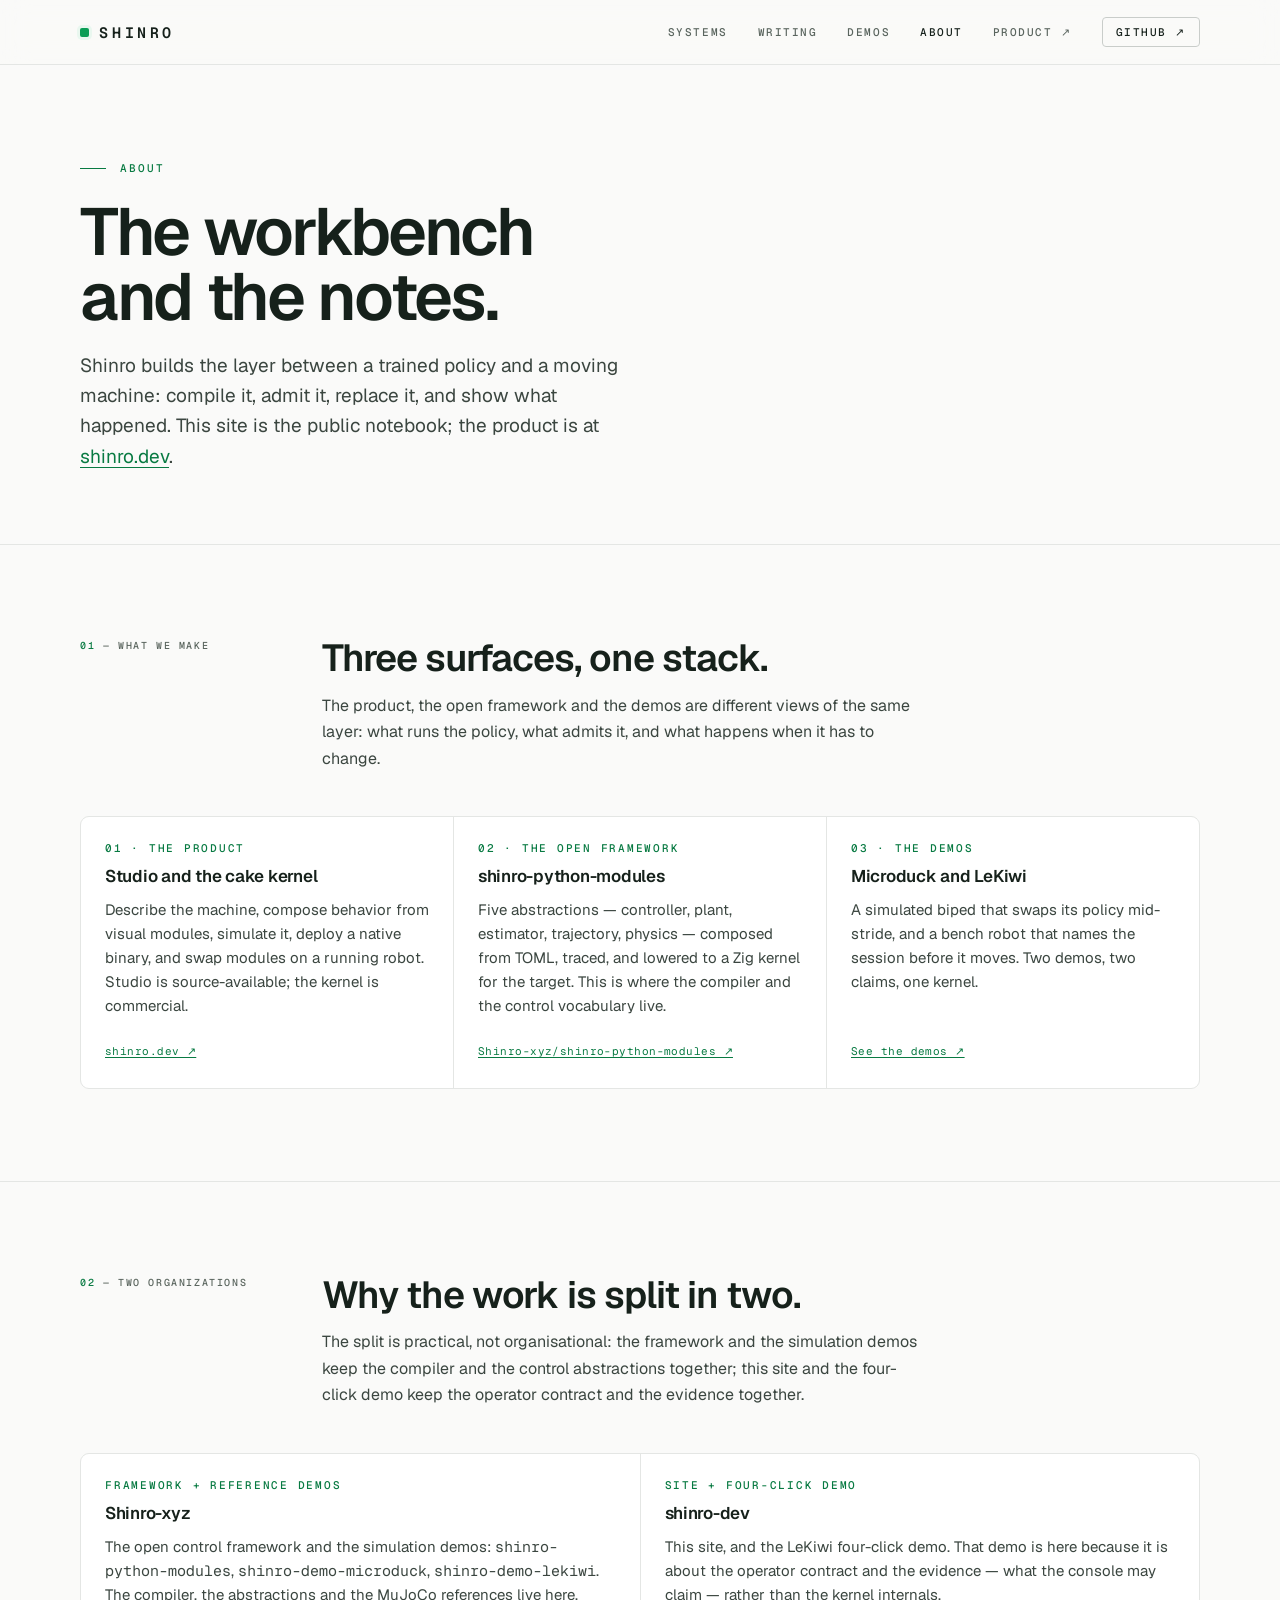
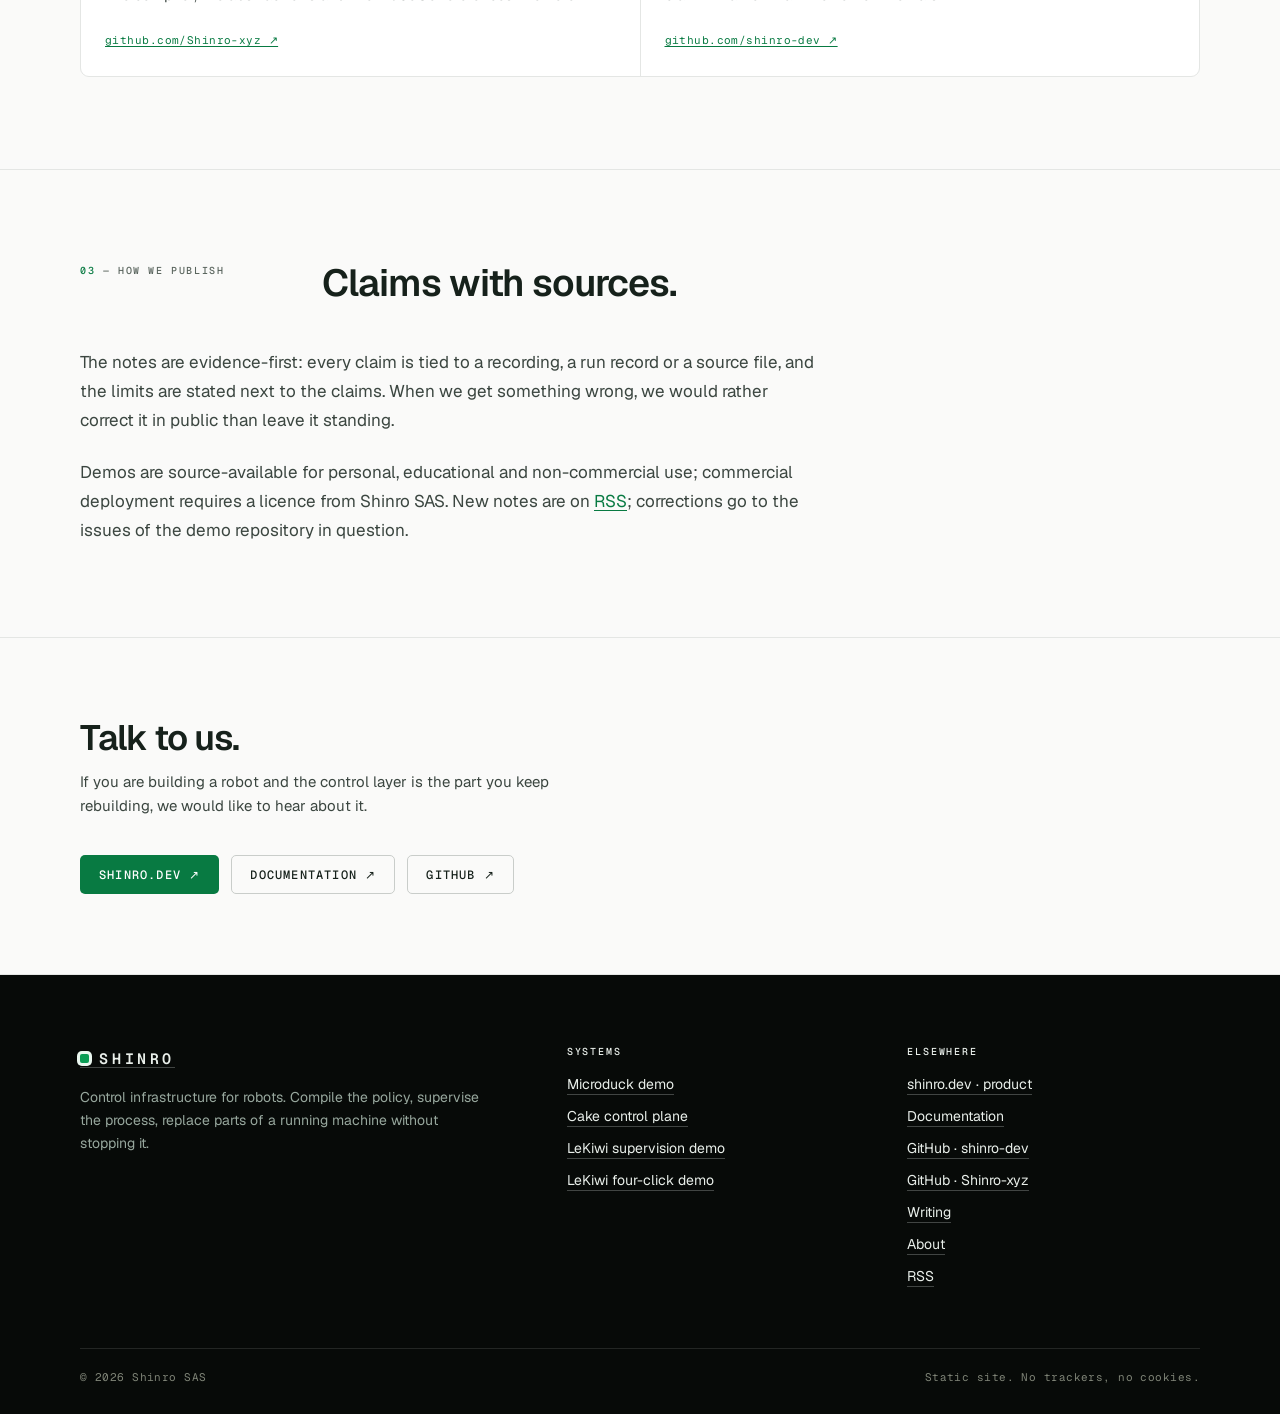
==== about/index.html @ f558ac4d "Add the four-click note, a directory home, and an About page - writing/name-it-then-move-it: the LeK" ====
<!DOCTYPE html>
<html lang="en">
<head>
<meta charset="utf-8">
<meta name="viewport" content="width=device-width, initial-scale=1">
<title>About — Shinro</title>
<meta name="description" content="Who builds Shinro, what the product and the open framework are, why there are two GitHub organizations, and how the demos relate.">
<link rel="canonical" href="https://shinro-dev.github.io/about/">
<link rel="alternate" type="application/rss+xml" title="Shinro — Writing" href="/feed.xml">
<meta name="author" content="Shinro">
<meta property="og:type" content="website">
<meta property="og:site_name" content="Shinro">
<meta property="og:title" content="About — Shinro">
<meta property="og:description" content="The workbench and the notes: the product, the open framework, and the demos, and why they live in two organizations.">
<meta property="og:url" content="https://shinro-dev.github.io/about/">
<meta property="og:image" content="https://shinro-dev.github.io/assets/img/name-it-then-move-it/figure-01.jpg">
<meta name="twitter:card" content="summary_large_image">
<link rel="icon" href="/assets/favicon.svg" type="image/svg+xml">
<meta name="theme-color" content="#fafaf9" media="(prefers-color-scheme: light)">
<meta name="theme-color" content="#070a08" media="(prefers-color-scheme: dark)">
<link rel="preload" href="/assets/fonts/geist-latin.woff2" as="font" type="font/woff2" crossorigin>
<link rel="stylesheet" href="/assets/css/site.css">
<script type="application/ld+json">
{
  "@context": "https://schema.org",
  "@type": "AboutPage",
  "name": "About Shinro",
  "url": "https://shinro-dev.github.io/about/",
  "mainEntity": {
    "@type": "Organization",
    "name": "Shinro",
    "url": "https://shinro.dev",
    "sameAs": [
      "https://github.com/Shinro-xyz",
      "https://github.com/shinro-dev",
      "https://docs.shinro.dev"
    ]
  }
}
</script>
</head>
<body>
<a class="skip" href="#main">Skip to content</a>

<header class="site-header">
  <div class="wrap">
    <a class="brand" href="/">Shinro</a>
    <nav class="site-nav" aria-label="Primary">
      <a href="/#stack" class="hide-sm">Systems</a>
      <a href="/writing/">Writing</a>
      <a href="/#demos" class="hide-sm">Demos</a>
      <a href="/about/" class="hide-sm" aria-current="page">About</a>
      <a href="https://shinro.dev">Product ↗</a>
      <a class="nav-cta" href="https://github.com/Shinro-xyz">GitHub ↗</a>
    </nav>
  </div>
</header>

<main id="main">

  <section class="hero">
    <div class="wrap">
      <p class="eyebrow">About</p>
      <h1>The workbench<br>and the notes.</h1>
      <p class="lead">
        Shinro builds the layer between a trained policy and a moving machine:
        compile it, admit it, replace it, and show what happened. This site is the
        public notebook; the product is at <a href="https://shinro.dev">shinro.dev</a>.
      </p>
    </div>
  </section>

  <section class="section" id="what">
    <div class="wrap">
      <div class="sec-head">
        <p class="sec-label"><em>01</em> — What we make</p>
        <div>
          <h2 class="sec-title">Three surfaces, one stack.</h2>
          <p class="sec-intro">
            The product, the open framework and the demos are different views of the
            same layer: what runs the policy, what admits it, and what happens when
            it has to change.
          </p>
        </div>
      </div>

      <div class="cards">
        <article class="card">
          <span class="idx">01 · THE PRODUCT</span>
          <h3>Studio and the cake kernel</h3>
          <p>
            Describe the machine, compose behavior from visual modules, simulate it,
            deploy a native binary, and swap modules on a running robot. Studio is
            source-available; the kernel is commercial.
          </p>
          <span class="tag"><a href="https://shinro.dev">shinro.dev ↗</a></span>
        </article>

        <article class="card">
          <span class="idx">02 · THE OPEN FRAMEWORK</span>
          <h3>shinro-python-modules</h3>
          <p>
            Five abstractions — controller, plant, estimator, trajectory, physics —
            composed from TOML, traced, and lowered to a Zig kernel for the target.
            This is where the compiler and the control vocabulary live.
          </p>
          <span class="tag"><a href="https://github.com/Shinro-xyz/shinro-python-modules">Shinro-xyz/shinro-python-modules ↗</a></span>
        </article>

        <article class="card">
          <span class="idx">03 · THE DEMOS</span>
          <h3>Microduck and LeKiwi</h3>
          <p>
            A simulated biped that swaps its policy mid-stride, and a bench robot
            that names the session before it moves. Two demos, two claims, one
            kernel.
          </p>
          <span class="tag"><a href="/#demos">See the demos ↗</a></span>
        </article>
      </div>
    </div>
  </section>

  <section class="section" id="orgs">
    <div class="wrap">
      <div class="sec-head">
        <p class="sec-label"><em>02</em> — Two organizations</p>
        <div>
          <h2 class="sec-title">Why the work is split in two.</h2>
          <p class="sec-intro">
            The split is practical, not organisational: the framework and the
            simulation demos keep the compiler and the control abstractions
            together; this site and the four-click demo keep the operator contract
            and the evidence together.
          </p>
        </div>
      </div>

      <div class="cards two">
        <article class="card">
          <span class="idx">FRAMEWORK + REFERENCE DEMOS</span>
          <h3>Shinro-xyz</h3>
          <p>
            The open control framework and the simulation demos:
            <code>shinro-python-modules</code>, <code>shinro-demo-microduck</code>,
            <code>shinro-demo-lekiwi</code>. The compiler, the abstractions and the
            MuJoCo references live here.
          </p>
          <span class="tag"><a href="https://github.com/Shinro-xyz">github.com/Shinro-xyz ↗</a></span>
        </article>

        <article class="card">
          <span class="idx">SITE + FOUR-CLICK DEMO</span>
          <h3>shinro-dev</h3>
          <p>
            This site, and the LeKiwi four-click demo. That demo is here because it
            is about the operator contract and the evidence — what the console may
            claim — rather than the kernel internals.
          </p>
          <span class="tag"><a href="https://github.com/shinro-dev">github.com/shinro-dev ↗</a></span>
        </article>
      </div>
    </div>
  </section>

  <section class="section" id="publish">
    <div class="wrap">
      <div class="sec-head">
        <p class="sec-label"><em>03</em> — How we publish</p>
        <div>
          <h2 class="sec-title">Claims with sources.</h2>
        </div>
      </div>

      <div class="prose" style="max-width: 46rem;">
        <p>
          The notes are evidence-first: every claim is tied to a recording, a run
          record or a source file, and the limits are stated next to the claims.
          When we get something wrong, we would rather correct it in public than
          leave it standing.
        </p>
        <p>
          Demos are source-available for personal, educational and non-commercial
          use; commercial deployment requires a licence from Shinro SAS. New notes
          are on <a href="/feed.xml">RSS</a>; corrections go to the issues of the
          demo repository in question.
        </p>
      </div>
    </div>
  </section>

  <section class="cta">
    <div class="wrap">
      <div class="cta-head">
        <h2>Talk to us.</h2>
        <p>
          If you are building a robot and the control layer is the part you keep
          rebuilding, we would like to hear about it.
        </p>
      </div>
      <div class="actions">
        <a class="btn btn-primary" href="https://shinro.dev">shinro.dev ↗</a>
        <a class="btn btn-ghost" href="https://docs.shinro.dev">Documentation ↗</a>
        <a class="btn btn-ghost" href="https://github.com/shinro-dev">GitHub ↗</a>
      </div>
    </div>
  </section>

</main>

<footer class="site-footer">
  <div class="wrap">
    <div class="footer-grid">
      <div class="footer-brand">
        <a class="brand" href="/">Shinro</a>
        <p>
          Control infrastructure for robots. Compile the policy, supervise the
          process, replace parts of a running machine without stopping it.
        </p>
      </div>
      <div class="footer-col">
        <h2>Systems</h2>
        <ul>
          <li><a href="https://github.com/Shinro-xyz/shinro-demo-microduck">Microduck demo</a></li>
          <li><a href="https://github.com/Shinro-xyz/shinro-demo-microduck/blob/main/docs/cake-control-plane.md">Cake control plane</a></li>
          <li><a href="https://github.com/shinro-dev/kiwi-cake-demo">LeKiwi supervision demo</a></li>
          <li><a href="https://github.com/shinro-dev/kiwi-cake-demo/tree/publish/vla-four-click-demo-20261013">LeKiwi four-click demo</a></li>
        </ul>
      </div>
      <div class="footer-col">
        <h2>Elsewhere</h2>
        <ul>
          <li><a href="https://shinro.dev">shinro.dev · product</a></li>
          <li><a href="https://docs.shinro.dev">Documentation</a></li>
          <li><a href="https://github.com/shinro-dev">GitHub · shinro-dev</a></li>
          <li><a href="https://github.com/Shinro-xyz">GitHub · Shinro-xyz</a></li>
          <li><a href="/writing/">Writing</a></li>
          <li><a href="/about/">About</a></li>
          <li><a href="/feed.xml">RSS</a></li>
        </ul>
      </div>
    </div>
    <div class="footer-fine">
      <span>© 2026 Shinro SAS</span>
      <span>Static site. No trackers, no cookies.</span>
    </div>
  </div>
</footer>

<script src="/assets/js/site.js" defer></script>
</body>
</html>
---- assets/css/site.css ----
/* =========================================================================
   Shinro — site stylesheet
   Single file, no build step, no webfonts, no trackers.
   ========================================================================= */

/* ---------- fonts ------------------------------------------------------- */
/* Geist / Geist Mono, SIL OFL 1.1 (vercel/geist-font), latin subset. */
@font-face {
  font-family: "Geist";
  font-style: normal;
  font-weight: 400 600;
  font-display: swap;
  src: url("/assets/fonts/geist-latin.woff2") format("woff2");
  unicode-range: U+0000-00FF, U+0131, U+0152-0153, U+02BB-02BC, U+02C6, U+02DA,
    U+02DC, U+0304, U+0308, U+0329, U+2000-206F, U+20AC, U+2122, U+2191, U+2193,
    U+2212, U+2215, U+FEFF, U+FFFD;
}

@font-face {
  font-family: "Geist Mono";
  font-style: normal;
  font-weight: 400 600;
  font-display: swap;
  src: url("/assets/fonts/geist-mono-latin.woff2") format("woff2");
  unicode-range: U+0000-00FF, U+0131, U+0152-0153, U+02BB-02BC, U+02C6, U+02DA,
    U+02DC, U+0304, U+0308, U+0329, U+2000-206F, U+20AC, U+2122, U+2191, U+2193,
    U+2212, U+2215, U+FEFF, U+FFFD;
}

/* ---------- tokens ------------------------------------------------------ */
:root {
  --bg: #fafaf9;
  --surface: #ffffff;
  --ink: #16211b;
  --body: #3b4640;
  --muted: #5a655e;
  --faint: #929b95;
  --line: #e4e6e4;
  --line-strong: #c9cdca;
  --accent: #087a42;
  --accent-bright: #0a9d55;
  --accent-hover: #06602f;
  --accent-soft: #e9f7ef;
  --on-accent: #ffffff;
  --ink-bg: #070a08;
  --ink-fg: #e9efea;
  --ink-muted: #97a79d;
  --radius: 7px;
  --wrap: 1120px;
  --sans: "Geist", -apple-system, BlinkMacSystemFont, "Segoe UI", Roboto,
    "Helvetica Neue", Arial, sans-serif;
  --display: "Geist", -apple-system, BlinkMacSystemFont, "Segoe UI", Roboto,
    "Helvetica Neue", Arial, sans-serif;
  --mono: "Geist Mono", ui-monospace, "SF Mono", Menlo, Consolas, monospace;
  --shadow: 0 1px 2px rgba(16, 24, 20, 0.05), 0 18px 40px -20px rgba(16, 24, 20, 0.28);
}

@media (prefers-color-scheme: dark) {
  :root {
    --bg: #070a08;
    --surface: #0d1311;
    --ink: #e9efea;
    --body: #b7c2ba;
    --muted: #8b9a90;
    --faint: #6e7d73;
    --line: #1e2a24;
    --line-strong: #2c3b33;
    --accent: #2be07a;
    --accent-bright: #57f79b;
    --accent-hover: #57f79b;
    --accent-soft: #0e2a1c;
    --on-accent: #052012;
    --ink-bg: #050806;
    --ink-fg: #e9efea;
    --ink-muted: #97a79d;
    --shadow: 0 1px 2px rgba(0, 0, 0, 0.5), 0 18px 44px -18px rgba(0, 0, 0, 0.8);
  }
}

/* ---------- base -------------------------------------------------------- */
*,
*::before,
*::after {
  box-sizing: border-box;
}

html {
  -webkit-text-size-adjust: 100%;
  scroll-behavior: smooth;
}

@media (prefers-reduced-motion: reduce) {
  html {
    scroll-behavior: auto;
  }
  *,
  *::before,
  *::after {
    animation-duration: 0.001ms !important;
    transition-duration: 0.001ms !important;
  }
}

body {
  margin: 0;
  background: var(--bg);
  color: var(--body);
  font: 400 1rem/1.65 var(--sans);
  font-feature-settings: "kern", "liga", "calt";
  -webkit-font-smoothing: antialiased;
  -moz-osx-font-smoothing: grayscale;
  text-rendering: optimizeLegibility;
}

img,
svg,
video {
  max-width: 100%;
}

a {
  color: var(--accent);
  text-decoration-thickness: 1px;
  text-underline-offset: 0.2em;
}

a:hover {
  color: var(--ink);
}

:focus-visible {
  outline: 2px solid var(--accent-bright);
  outline-offset: 3px;
  border-radius: 2px;
}

::selection {
  background: var(--accent);
  color: var(--on-accent);
}

h1,
h2,
h3,
h4 {
  margin: 0;
  color: var(--ink);
  font-weight: 600;
  letter-spacing: -0.025em;
  text-wrap: balance;
}

h1,
h2 {
  font-family: var(--display);
  letter-spacing: -0.028em;
}

p {
  margin: 0;
}

code,
kbd,
pre,
samp {
  font-family: var(--mono);
}

.wrap {
  width: min(var(--wrap), 100% - 2 * clamp(20px, 5vw, 48px));
  margin-inline: auto;
}

.skip {
  position: absolute;
  left: -9999px;
  top: 0;
  z-index: 100;
  padding: 12px 16px;
  background: var(--ink);
  color: var(--ink-fg);
  border-radius: 0 0 6px 0;
  font: 500 0.75rem/1 var(--mono);
  letter-spacing: 0.08em;
  text-transform: uppercase;
}

.skip:focus {
  left: 0;
}

/* ---------- header ------------------------------------------------------ */
.site-header {
  position: sticky;
  top: 0;
  z-index: 50;
  border-bottom: 1px solid var(--line);
  background: color-mix(in srgb, var(--bg) 86%, transparent);
  backdrop-filter: blur(14px) saturate(140%);
  -webkit-backdrop-filter: blur(14px) saturate(140%);
}

.site-header .wrap {
  display: flex;
  align-items: center;
  justify-content: space-between;
  gap: 24px;
  height: 64px;
}

.brand {
  display: inline-flex;
  align-items: center;
  gap: 0.65rem;
  color: var(--ink);
  text-decoration: none;
  font: 600 0.9375rem/1 var(--mono);
  letter-spacing: 0.24em;
  text-transform: uppercase;
}

.brand::before {
  content: "";
  width: 9px;
  height: 9px;
  border-radius: 2px;
  background: var(--accent-bright);
  box-shadow: 0 0 0 3px var(--accent-soft);
}

.brand:hover {
  color: var(--ink);
}

.site-nav {
  display: flex;
  align-items: center;
  gap: clamp(16px, 3vw, 30px);
}

.site-nav a {
  white-space: nowrap;
  color: var(--muted);
  text-decoration: none;
  font: 500 0.6875rem/1 var(--mono);
  letter-spacing: 0.14em;
  text-transform: uppercase;
  transition: color 0.15s ease;
}

.site-nav a:hover,
.site-nav a[aria-current="page"] {
  color: var(--ink);
}

.site-nav .nav-cta {
  color: var(--ink);
  border: 1px solid var(--line-strong);
  border-radius: 4px;
  padding: 9px 13px 8px;
  transition: background 0.15s ease, border-color 0.15s ease;
}

.site-nav .nav-cta:hover {
  background: var(--surface);
  border-color: var(--ink);
}

.site-nav .hide-sm {
  display: none;
}

@media (min-width: 720px) {
  .site-nav .hide-sm {
    display: inline;
  }
}

/* ---------- hero -------------------------------------------------------- */
.hero {
  padding: clamp(48px, 8vw, 96px) 0 clamp(40px, 6vw, 72px);
}

.hero-grid {
  display: grid;
  gap: clamp(32px, 5vw, 64px);
  align-items: center;
}

@media (min-width: 960px) {
  .hero-grid {
    grid-template-columns: 1.02fr 0.98fr;
  }
}

.eyebrow {
  display: flex;
  align-items: center;
  gap: 0.85rem;
  margin: 0 0 1.4rem;
  color: var(--accent);
  font: 500 0.6875rem/1.4 var(--mono);
  letter-spacing: 0.18em;
  text-transform: uppercase;
}

.eyebrow::before {
  content: "";
  flex: none;
  width: 26px;
  height: 1px;
  background: currentColor;
}

.hero h1 {
  margin: 0 0 1.35rem;
  font-size: clamp(2.55rem, 5.6vw, 4.15rem);
  line-height: 0.98;
  letter-spacing: -0.035em;
  font-weight: 600;
}

.hero h1 em {
  font-style: normal;
  color: var(--accent);
}

.hero .lead {
  max-width: 34rem;
  font-size: clamp(1.0625rem, 1.5vw, 1.1875rem);
  line-height: 1.6;
  color: var(--body);
}

.hero .lead strong {
  color: var(--ink);
  font-weight: 600;
}

.actions {
  display: flex;
  flex-wrap: wrap;
  align-items: center;
  gap: 12px;
  margin-top: 2rem;
}

/* small print under the hero actions and post-end buttons */
.actions-note {
  margin-top: 0.85rem;
  color: var(--muted);
  font: 400 0.75rem/1.6 var(--mono);
}

.actions-note a {
  text-decoration: underline;
  text-underline-offset: 2px;
}

.btn {
  display: inline-flex;
  align-items: center;
  gap: 0.6rem;
  padding: 13px 18px 12px;
  border-radius: 5px;
  border: 1px solid transparent;
  font: 500 0.75rem/1 var(--mono);
  letter-spacing: 0.1em;
  text-transform: uppercase;
  text-decoration: none;
  transition: transform 0.15s ease, background 0.15s ease, border-color 0.15s ease;
}

.btn-primary {
  background: var(--accent);
  color: var(--on-accent);
}

.btn-primary:hover {
  background: var(--accent-hover);
  color: var(--on-accent);
}

.btn-ghost {
  border-color: var(--line-strong);
  color: var(--ink);
  background: transparent;
}

.btn-ghost:hover {
  border-color: var(--ink);
  background: var(--surface);
  color: var(--ink);
}

.btn svg {
  width: 14px;
  height: 14px;
}

/* ---------- screenshot / media frame ----------------------------------- */
.shot {
  position: relative;
  display: block;
  border: 1px solid var(--line);
  border-radius: 10px;
  overflow: hidden;
  background: var(--surface);
  box-shadow: var(--shadow);
  text-decoration: none;
  color: inherit;
}

.shot img,
.shot video {
  display: block;
  width: 100%;
  height: auto;
}

.shot-tag {
  position: absolute;
  top: 0;
  left: 0;
  padding: 7px 10px 6px;
  background: color-mix(in srgb, var(--ink-bg) 82%, transparent);
  color: var(--ink-fg);
  border-radius: 0 0 6px 0;
  font: 500 0.625rem/1 var(--mono);
  letter-spacing: 0.14em;
  text-transform: uppercase;
  backdrop-filter: blur(6px);
}

.shot-play {
  position: absolute;
  right: 14px;
  bottom: 14px;
  display: inline-flex;
  align-items: center;
  gap: 0.5rem;
  padding: 9px 12px 8px;
  border-radius: 100px;
  background: color-mix(in srgb, var(--ink-bg) 78%, transparent);
  color: var(--ink-fg);
  font: 500 0.625rem/1 var(--mono);
  letter-spacing: 0.12em;
  text-transform: uppercase;
  backdrop-filter: blur(8px);
  transition: background 0.15s ease;
}

.shot:hover .shot-play {
  background: var(--accent-bright);
  color: var(--on-accent);
}

.shot-play svg {
  width: 9px;
  height: 9px;
}

/* ---------- spec strip -------------------------------------------------- */
.specs {
  display: grid;
  grid-template-columns: repeat(2, 1fr);
  border-block: 1px solid var(--line);
}

@media (min-width: 800px) {
  .specs {
    grid-template-columns: repeat(4, 1fr);
  }
}

.specs > div {
  padding: 22px 20px 20px;
  border-left: 1px solid var(--line);
  border-bottom: 1px solid var(--line);
}

.specs > div:nth-child(odd) {
  border-left: 0;
}

.specs > div:nth-last-child(-n + 2) {
  border-bottom: 0;
}

@media (min-width: 800px) {
  .specs > div {
    border-bottom: 0;
    padding-left: 28px;
  }
  .specs > div:nth-child(odd) {
    border-left: 1px solid var(--line);
  }
  .specs > div:first-child {
    border-left: 0;
    padding-left: 0;
  }
}

.specs b {
  display: block;
  margin-bottom: 0.3rem;
  color: var(--ink);
  font-size: clamp(1.35rem, 2.4vw, 1.7rem);
  font-weight: 600;
  letter-spacing: -0.03em;
  font-variant-numeric: tabular-nums;
}

.specs span {
  display: block;
  color: var(--muted);
  font: 500 0.625rem/1.5 var(--mono);
  letter-spacing: 0.12em;
  text-transform: uppercase;
}

/* ---------- sections ---------------------------------------------------- */
.section {
  padding-block: clamp(56px, 8vw, 92px);
  border-top: 1px solid var(--line);
  scroll-margin-top: 80px;
}

.sec-head {
  display: grid;
  gap: 1.1rem;
  margin-bottom: clamp(28px, 4vw, 44px);
}

@media (min-width: 840px) {
  .sec-head {
    grid-template-columns: 210px minmax(0, 1fr);
    gap: 2rem;
    align-items: start;
  }
}

.sec-label {
  color: var(--muted);
  font: 500 0.625rem/1.7 var(--mono);
  letter-spacing: 0.16em;
  text-transform: uppercase;
}

.sec-label em {
  color: var(--accent);
  font-style: normal;
}

.sec-title {
  font-size: clamp(1.65rem, 3.1vw, 2.35rem);
  line-height: 1.1;
}

.sec-title .dim {
  color: var(--muted);
}

.sec-intro {
  margin-top: 0.9rem;
  max-width: 38rem;
  font-size: 1rem;
  line-height: 1.65;
}

/* ---------- cards ------------------------------------------------------- */
.cards {
  display: grid;
  gap: 1px;
  background: var(--line);
  border: 1px solid var(--line);
  border-radius: 9px;
  overflow: hidden;
}

@media (min-width: 840px) {
  .cards {
    grid-template-columns: repeat(3, 1fr);
  }
}

@media (min-width: 840px) {
  .cards.two {
    grid-template-columns: repeat(2, 1fr);
  }
}

.card {
  display: flex;
  flex-direction: column;
  gap: 0.7rem;
  padding: 26px 24px 28px;
  background: var(--surface);
}

.card .idx {
  color: var(--accent);
  font: 500 0.6875rem/1 var(--mono);
  letter-spacing: 0.16em;
}

.card h3 {
  font-size: 1.0625rem;
  letter-spacing: -0.015em;
  line-height: 1.3;
}

.card p {
  font-size: 0.9375rem;
  line-height: 1.6;
  color: var(--body);
}

.card .tag {
  margin-top: auto;
  padding-top: 0.85rem;
  color: var(--muted);
  font: 400 0.6875rem/1.5 var(--mono);
  letter-spacing: 0.04em;
}

/* ---------- quote band -------------------------------------------------- */
.band {
  display: grid;
  gap: 8px;
  padding: clamp(28px, 4vw, 44px);
  background: var(--surface);
  border: 1px solid var(--line);
  border-left: 2px solid var(--accent-bright);
  border-radius: 0 9px 9px 0;
}

.band p {
  font-family: var(--display);
  font-size: clamp(1.15rem, 2.2vw, 1.5rem);
  line-height: 1.4;
  letter-spacing: -0.02em;
  color: var(--ink);
  max-width: 44rem;
}

.band cite {
  color: var(--muted);
  font: 500 0.625rem/1.5 var(--mono);
  letter-spacing: 0.14em;
  text-transform: uppercase;
  font-style: normal;
}


/* ---------- verdict comparison (home) ---------------------------------- */
.legend {
  display: flex;
  flex-wrap: wrap;
  align-items: baseline;
  gap: 0.35rem 1.6rem;
  margin: 0 0 0.9rem;
  color: var(--muted);
  font: 400 0.6875rem/1.6 var(--mono);
  letter-spacing: 0.02em;
}

.legend span {
  display: inline-flex;
  align-items: baseline;
  gap: 0.35rem;
}

.legend .g {
  font-size: 0.9375rem;
  font-weight: 400;
}

.g {
  font-family: var(--mono);
  font-size: 1.05rem;
  line-height: 1;
  font-variant-numeric: tabular-nums;
}

.g-yes {
  color: var(--ink);
}

.g-part {
  color: var(--accent);
}

.g-no {
  color: var(--muted);
}

.compare-verdict {
  margin-top: 0.2rem;
}

.compare-verdict th,
.compare-verdict td {
  text-align: center;
}

.compare-verdict th:first-child,
.compare-verdict td:first-child {
  text-align: left;
  width: 38%;
}

.compare-verdict tbody td:first-child {
  color: var(--body);
  font: 400 0.8125rem/1.5 var(--sans);
}

.compare-verdict .cell-text {
  text-align: left;
  font-size: 0.9375rem;
}

.compare-notes {
  display: grid;
  gap: 1px;
  margin-top: 1.5rem;
  background: var(--line);
  border: 1px solid var(--line);
  border-radius: 9px;
  overflow: hidden;
}

@media (min-width: 860px) {
  .compare-notes {
    grid-template-columns: repeat(3, 1fr);
  }
}

.compare-notes > div {
  background: var(--surface);
  padding: 22px 24px 24px;
}

.compare-notes h3 {
  margin: 0 0 0.55rem;
  color: var(--ink);
  font: 500 0.6875rem/1.4 var(--mono);
  letter-spacing: 0.12em;
  text-transform: uppercase;
}

.compare-notes p {
  margin: 0;
  color: var(--body);
  font-size: 0.9375rem;
  line-height: 1.62;
}

.compare-notes code,
.proof code {
  padding: 0.08em 0.22em;
  border-radius: 3px;
  background: color-mix(in srgb, var(--accent) 5%, var(--surface));
  color: var(--ink);
  font-size: 0.88em;
}

.compare-foot {
  max-width: 52rem;
  margin: 1rem 0 0;
  color: var(--muted);
  font-size: 0.8125rem;
  line-height: 1.65;
}

.compare-foot code {
  padding: 0.08em 0.22em;
  border-radius: 3px;
  background: color-mix(in srgb, var(--accent) 5%, var(--surface));
  color: var(--ink);
  font-size: 0.9em;
}

/* "you know it worked when" strip */
.proof {
  display: grid;
  gap: 1px;
  margin-top: 18px;
  background: var(--line);
  border: 1px solid var(--line);
  border-radius: 9px;
  overflow: hidden;
}

@media (min-width: 860px) {
  .proof {
    grid-template-columns: repeat(3, 1fr);
  }
}

.proof > div {
  background: var(--surface);
  padding: 18px 22px 20px;
}

.proof .pnum {
  display: block;
  margin-bottom: 0.5rem;
  color: var(--accent);
  font: 500 0.625rem/1 var(--mono);
  letter-spacing: 0.14em;
  text-transform: uppercase;
}

.proof p {
  margin: 0;
  color: var(--body);
  font-size: 0.875rem;
  line-height: 1.58;
}

@media (max-width: 700px) {
  .compare-verdict td {
    padding: 0.18rem 0;
    text-align: left;
  }

  /* keep the short verdict rows on one line each */
  .compare.compare-verdict tbody td::before {
    display: inline;
    margin-right: 0.55rem;
    margin-bottom: 0;
  }

  .compare.compare-verdict tbody td.cell-text::before {
    display: block;
    margin-bottom: 0.25rem;
  }

  .compare-verdict tbody td:first-child {
    margin-bottom: 0.55rem;
  }
}

/* ---------- post card --------------------------------------------------- */
.post-card {
  display: grid;
  overflow: hidden;
  border: 1px solid var(--line);
  border-radius: 10px;
  background: var(--surface);
  box-shadow: var(--shadow);
  color: inherit;
  text-decoration: none;
}

@media (min-width: 840px) {
  .post-card {
    grid-template-columns: minmax(0, 1fr) minmax(0, 1.05fr);
  }
}

.post-card .media {
  position: relative;
  overflow: hidden;
  border-bottom: 1px solid var(--line);
  background: var(--bg);
}

@media (max-width: 839px) {
  .post-card .media {
    aspect-ratio: 16 / 9;
  }
}

@media (min-width: 840px) {
  .post-card .media {
    border-bottom: 0;
    border-right: 1px solid var(--line);
  }
}

.post-card .media img {
  position: absolute;
  inset: 0;
  display: block;
  width: 100%;
  height: 100%;
  object-fit: cover;
  object-position: 30% 38%;
}

.post-card .body {
  display: flex;
  flex-direction: column;
  gap: 0.9rem;
  padding: clamp(24px, 3.4vw, 40px);
}

.post-card .kicker {
  color: var(--accent);
  font: 500 0.625rem/1 var(--mono);
  letter-spacing: 0.18em;
  text-transform: uppercase;
}

.post-card h3 {
  font-family: var(--display);
  font-size: clamp(1.4rem, 2.6vw, 1.85rem);
  line-height: 1.14;
}

.post-card p {
  font-size: 0.9375rem;
  line-height: 1.65;
}

.post-card .tags {
  color: var(--muted);
  font: 400 0.6875rem/1.4 var(--mono);
  letter-spacing: 0.04em;
}

.post-card .more {
  margin-top: auto;
  padding-top: 1rem;
  color: var(--ink);
  font: 500 0.6875rem/1 var(--mono);
  letter-spacing: 0.12em;
  text-transform: uppercase;
}

.post-card:hover .more {
  color: var(--accent);
}

/* ---------- CTA band ---------------------------------------------------- */
.cta {
  padding-block: clamp(48px, 7vw, 80px);
  border-top: 1px solid var(--line);
}

.cta-head {
  max-width: 40rem;
  margin-bottom: clamp(24px, 4vw, 36px);
}

.cta h2 {
  font-size: clamp(1.6rem, 3vw, 2.2rem);
  line-height: 1.12;
}

.cta p {
  margin-top: 0.75rem;
  max-width: 34rem;
  font-size: 0.9375rem;
}

.term {
  border-radius: 10px;
  border: 1px solid color-mix(in srgb, var(--ink-bg) 22%, var(--line));
  background: var(--ink-bg);
  color: var(--ink-fg);
  padding: 0 0 16px;
  font: 400 0.8125rem/1.95 var(--mono);
  overflow: hidden;
  box-shadow: var(--shadow);
}

.term .bar {
  display: flex;
  align-items: center;
  gap: 10px;
  padding: 11px 16px 10px;
  margin-bottom: 10px;
  border-bottom: 1px solid color-mix(in srgb, var(--ink-fg) 12%, transparent);
}

.term .dots {
  display: flex;
  gap: 5px;
}

.term .bar i {
  width: 8px;
  height: 8px;
  border-radius: 50%;
  background: #223029;
}

.term .bar i:first-child {
  background: var(--accent-bright);
}

.term .term-title {
  color: #8b9a90;
  font: 400 0.6875rem/1 var(--mono);
  letter-spacing: 0.1em;
  text-transform: uppercase;
}

.term .term-copy {
  margin-left: auto;
  padding: 5px 9px 4px;
  border: 1px solid color-mix(in srgb, var(--ink-fg) 20%, transparent);
  border-radius: 3px;
  background: transparent;
  color: #b7c2ba;
  font: 500 0.625rem/1 var(--mono);
  letter-spacing: 0.1em;
  text-transform: uppercase;
  cursor: pointer;
}

.term .term-copy:hover {
  border-color: var(--accent-bright);
  color: #fff;
}

.term .line {
  padding: 0 20px;
  white-space: pre;
  overflow-x: auto;
}

.term .prompt {
  color: #66756c;
  user-select: none;
}

.term .cmd {
  color: #e9efea;
}

.term .c {
  color: #66756c;
}

/* ---------- footer/* ---------- footer ------------------------------------------------------ */
.site-footer {
  background: var(--ink-bg);
  border-top: 1px solid var(--line);
  color: var(--ink-muted);
  padding-block: clamp(44px, 7vw, 72px) 28px;
  font-size: 0.875rem;
}

.site-footer a {
  color: var(--ink-fg);
  text-decoration: none;
  border-bottom: 1px solid color-mix(in srgb, var(--ink-fg) 26%, transparent);
  padding-bottom: 1px;
}

.site-footer a:hover {
  border-color: var(--accent-bright);
  color: #fff;
}

.footer-grid {
  display: grid;
  gap: 36px;
}

@media (min-width: 840px) {
  .footer-grid {
    grid-template-columns: 1.5fr 1fr 1fr;
    gap: 48px;
  }
}

.footer-brand p {
  margin-top: 1rem;
  max-width: 26rem;
  line-height: 1.65;
  color: var(--ink-muted);
}

.footer-brand .brand {
  color: var(--ink-fg);
}

.footer-col h2 {
  margin: 0 0 1rem;
  color: var(--ink-fg);
  font: 500 0.625rem/1 var(--mono);
  letter-spacing: 0.18em;
  text-transform: uppercase;
}

.footer-col ul {
  list-style: none;
  margin: 0;
  padding: 0;
  display: grid;
  gap: 0.55rem;
}

.footer-col li {
  color: var(--ink-muted);
}

.footer-fine {
  margin-top: clamp(36px, 6vw, 60px);
  padding-top: 20px;
  border-top: 1px solid color-mix(in srgb, var(--ink-fg) 12%, transparent);
  display: flex;
  flex-wrap: wrap;
  gap: 8px 24px;
  justify-content: space-between;
  color: #7f8477;
  font: 400 0.6875rem/1.6 var(--mono);
  letter-spacing: 0.04em;
}

/* =========================================================================
   Article
   ========================================================================= */
.post-header {
  padding-top: clamp(32px, 5vw, 56px);
  padding-bottom: 1.5rem;
  max-width: 52rem;
}

.backlink {
  display: inline-flex;
  align-items: center;
  gap: 0.45rem;
  margin-bottom: 1.75rem;
  color: var(--muted);
  text-decoration: none;
  font: 500 0.6875rem/1 var(--mono);
  letter-spacing: 0.12em;
  text-transform: uppercase;
}

.backlink:hover {
  color: var(--ink);
}

.post-header h1 {
  font-family: var(--display);
  font-size: clamp(2.2rem, 4.6vw, 3.55rem);
  line-height: 1.02;
  letter-spacing: -0.033em;
}

.post-header .h1-sub {
  display: block;
  margin-top: 0.6rem;
  color: var(--muted);
  font-size: clamp(1.1rem, 2vw, 1.5rem);
  font-weight: 400;
  letter-spacing: -0.015em;
  line-height: 1.3;
}

.post-header .lede {
  margin-top: 1.6rem;
  max-width: 40rem;
  color: var(--ink);
  font-size: clamp(1.0625rem, 1.6vw, 1.1875rem);
  line-height: 1.6;
}

.meta {
  display: flex;
  flex-wrap: wrap;
  align-items: center;
  gap: 0.4rem 0.9rem;
  margin-top: 1.9rem;
  padding-top: 1.15rem;
  border-top: 1px solid var(--line);
  color: var(--muted);
  font: 400 0.6875rem/1.6 var(--mono);
  letter-spacing: 0.06em;
  text-transform: uppercase;
}

.meta .sep {
  color: var(--line-strong);
}

.post-hero {
  margin: 0 0 clamp(32px, 5vw, 56px);
}

.post-hero .fig-media {
  border-radius: 10px;
}

.post-layout {
  display: grid;
  grid-template-columns: minmax(0, 1fr);
  gap: clamp(32px, 4vw, 56px);
  padding-bottom: clamp(56px, 8vw, 96px);
}

.post-layout > * {
  min-width: 0;
}

@media (min-width: 1120px) {
  .post-layout {
    grid-template-columns: 190px minmax(0, 1fr);
    gap: 64px;
  }
}

/* table of contents */
.toc {
  border-top: 1px solid var(--line);
  padding-top: 1rem;
}

@media (min-width: 1120px) {
  .toc {
    position: sticky;
    top: 96px;
    align-self: start;
    border-top: 0;
    padding-top: 0;
    max-height: calc(100vh - 128px);
    overflow: auto;
  }
}

.toc h2 {
  margin: 0 0 0.9rem;
  color: var(--muted);
  font: 500 0.625rem/1 var(--mono);
  letter-spacing: 0.18em;
  text-transform: uppercase;
}

.toc ol {
  list-style: none;
  margin: 0;
  padding: 0;
  display: grid;
  grid-template-columns: repeat(2, minmax(0, 1fr));
  gap: 0.1rem 1.25rem;
}

.toc li {
  min-width: 0;
}

@media (min-width: 1120px) {
  .toc ol {
    display: block;
    border-left: 1px solid var(--line);
  }
}

.toc a {
  display: block;
  padding: 0.4rem 0;
  overflow-wrap: break-word;
  color: var(--muted);
  text-decoration: none;
  font-size: 0.8125rem;
  line-height: 1.4;
  transition: color 0.15s ease;
}

@media (min-width: 1120px) {
  .toc a {
    margin-left: -1px;
    padding-left: 14px;
    border-left: 2px solid transparent;
  }
}

.toc a:hover {
  color: var(--ink);
}

.toc a.active {
  color: var(--ink);
}

@media (min-width: 1120px) {
  .toc a.active {
    border-left-color: var(--accent-bright);
  }
}

/* prose */
.prose {
  max-width: 46rem;
  font-size: 1.0625rem;
  line-height: 1.72;
}

.prose > :first-child {
  margin-top: 0;
}

.prose > * {
  margin: 0;
}

.prose > * + * {
  margin-top: 1.3em;
}

.prose p {
  color: var(--body);
}

.prose strong {
  color: var(--ink);
  font-weight: 600;
}

.prose a {
  text-decoration-thickness: 1px;
}

.prose h2,
.prose h3 {
  scroll-margin-top: 90px;
}

.prose h2 {
  margin-top: 2.6em;
  margin-bottom: 0.75em;
  font-size: clamp(1.4rem, 2.6vw, 1.8rem);
  line-height: 1.16;
}

.prose h2 code,
.prose h3 code {
  padding: 0;
  border: 0;
  background: none;
  color: inherit;
  font-size: 0.9em;
}

.prose h2 .n {
  display: block;
  margin-bottom: 0.55rem;
  color: var(--accent);
  font: 500 0.6875rem/1 var(--mono);
  letter-spacing: 0.2em;
}

.prose h3 {
  margin-top: 2em;
  margin-bottom: 0.65em;
  font-size: 1.1875rem;
  line-height: 1.3;
}

.prose h2 + *,
.prose h3 + * {
  margin-top: 0;
}

.prose ul,
.prose ol {
  padding-left: 1.15rem;
  display: grid;
  gap: 0.55em;
}

.prose li {
  padding-left: 0.35rem;
}

.prose ul {
  list-style: none;
  padding-left: 0;
}

.prose ul > li {
  position: relative;
  padding-left: 1.35rem;
}

.prose ul > li::before {
  content: "";
  position: absolute;
  left: 0;
  top: 0.66em;
  width: 7px;
  height: 1px;
  background: var(--accent-bright);
}

.prose li::marker {
  color: var(--accent);
  font-family: var(--mono);
  font-size: 0.85em;
}

.prose code {
  padding: 0.08em 0.24em;
  border: 1px solid var(--line);
  border-radius: 3px;
  background: color-mix(in srgb, var(--accent) 5%, var(--surface));
  color: var(--ink);
  font-size: 0.86em;
  white-space: nowrap;
}

.prose pre {
  position: relative;
  overflow-x: auto;
  margin: 0;
  padding: 20px 22px;
  border-radius: 8px;
  border: 1px solid var(--line);
  background: var(--ink-bg);
  color: var(--ink-fg);
  font-size: 0.8125rem;
  line-height: 1.8;
  tab-size: 2;
}

.prose pre code {
  padding: 0;
  border: 0;
  background: none;
  color: inherit;
  font-size: inherit;
  white-space: pre;
}

.prose .code-block {
  position: relative;
  overflow: hidden;
  margin-top: 1.6em;
  border: 1px solid var(--line);
  border-radius: 8px;
  background: var(--ink-bg);
}

.prose .code-block pre {
  margin: 0;
  padding: 14px 22px 18px;
  border: 0;
  border-radius: 0;
  background: transparent;
}

.pre-head {
  display: flex;
  align-items: center;
  justify-content: space-between;
  gap: 16px;
  margin: 0;
  padding: 11px 22px 10px;
  border-bottom: 1px solid color-mix(in srgb, var(--ink-fg) 14%, transparent);
  color: #8b9a90;
  font: 400 0.6875rem/1 var(--mono);
  letter-spacing: 0.08em;
  text-transform: uppercase;
}

.copy {
  padding: 5px 9px 4px;
  border: 1px solid color-mix(in srgb, var(--ink-fg) 20%, transparent);
  border-radius: 3px;
  background: transparent;
  color: #b7c2ba;
  font: 500 0.625rem/1 var(--mono);
  letter-spacing: 0.1em;
  text-transform: uppercase;
  cursor: pointer;
}

.copy:hover {
  border-color: var(--accent-bright);
  color: #fff;
}

.prose pre .c {
  color: #66756c;
}

/* figures */
.fig {
  margin-top: 2.4em;
  margin-bottom: 2.4em;
}

.fig-media {
  border: 1px solid var(--line);
  border-radius: 8px;
  overflow: hidden;
  background: var(--surface);
  box-shadow: var(--shadow);
}

.fig-media {
  position: relative;
}

.fig-media img,
.fig-media video {
  display: block;
  width: 100%;
  height: auto;
}

.fig figcaption {
  display: flex;
  gap: 0.7rem;
  margin-top: 0.9rem;
  color: var(--muted);
  font: 400 0.8125rem/1.55 var(--mono);
}

.fig figcaption b {
  flex: none;
  color: var(--accent);
  font-weight: 500;
  letter-spacing: 0.08em;
}

/* video play/pause control */
.video-toggle {
  position: absolute;
  right: 12px;
  bottom: 12px;
  padding: 8px 11px 7px;
  border: 1px solid rgba(255, 255, 255, 0.18);
  border-radius: 100px;
  background: rgba(10, 12, 6, 0.62);
  color: #f3f1e7;
  font: 500 0.625rem/1 var(--mono);
  letter-spacing: 0.12em;
  text-transform: uppercase;
  cursor: pointer;
  backdrop-filter: blur(8px);
  transition: background 0.15s ease, border-color 0.15s ease;
}

.video-toggle:hover {
  background: var(--accent-bright);
  border-color: transparent;
  color: var(--on-accent);
}

/* generic document tables (tools/new-post.py) */
.table-wrap {
  overflow-x: auto;
  margin: 2em 0;
}

.data {
  width: 100%;
  border-collapse: collapse;
  font-size: 0.9375rem;
  line-height: 1.5;
}

.data th,
.data td {
  padding: 0.72rem 0.85rem;
  border-bottom: 1px solid var(--line);
  text-align: left;
  vertical-align: top;
}

.data thead th {
  padding-top: 0;
  border-bottom: 1px solid var(--line-strong);
  color: var(--muted);
  font: 500 0.625rem/1.4 var(--mono);
  letter-spacing: 0.12em;
  text-transform: uppercase;
}

.data tbody tr:last-child td {
  border-bottom: 0;
}

@media (max-width: 700px) {
  .data {
    min-width: 0;
  }

  .data thead {
    display: none;
  }

  .data,
  .data tbody,
  .data tr,
  .data td {
    display: block;
    width: 100%;
  }

  .data tr {
    padding: 0.75rem 0;
    border-bottom: 1px solid var(--line);
  }

  .data tr:last-child {
    border-bottom: 0;
  }

  .data td {
    display: grid;
    grid-template-columns: 8.5rem 1fr;
    gap: 0.6rem;
    padding: 0.15rem 0;
    border: 0;
  }

  .data td::before {
    content: attr(data-label);
    color: var(--muted);
    font: 500 0.625rem/1.6 var(--mono);
    letter-spacing: 0.1em;
    text-transform: uppercase;
  }
}

/* comparison table */
.compare {
  width: 100%;
  margin-top: 2.2em;
  margin-bottom: 1.2em;
  border-collapse: collapse;
  font-size: 0.9375rem;
  line-height: 1.5;
}

.compare th,
.compare td {
  text-align: left;
  vertical-align: top;
  padding: 0.8rem 0.9rem;
  border-bottom: 1px solid var(--line);
}

.compare thead th {
  padding-top: 0;
  padding-bottom: 0.7rem;
  border-bottom: 1px solid var(--line-strong);
  color: var(--muted);
  font: 500 0.625rem/1.4 var(--mono);
  letter-spacing: 0.14em;
  text-transform: uppercase;
}

.compare thead th:first-child,
.compare td:first-child {
  padding-left: 0;
}

.compare thead th:last-child,
.compare td:last-child {
  padding-right: 0;
}

.compare tbody td:first-child {
  width: 27%;
  color: var(--muted);
  font: 400 0.75rem/1.5 var(--mono);
  letter-spacing: 0.02em;
}

.compare tbody tr:last-child td {
  border-bottom: 0;
}

.compare td.cake {
  background: color-mix(in srgb, var(--accent) 4%, transparent);
}

.compare code {
  white-space: nowrap;
}

@media (max-width: 700px) {
  .compare thead {
    display: none;
  }
  .compare,
  .compare tbody,
  .compare tr,
  .compare td {
    display: block;
    width: 100%;
  }
  .compare tr {
    padding: 0.85rem 0;
    border-bottom: 1px solid var(--line);
  }
  .compare tbody td {
    border: 0;
    padding: 0.2rem 0;
    background: none;
  }
  .compare tbody td::before {
    content: attr(data-label);
    display: block;
    margin-bottom: 0.25rem;
    color: var(--muted);
    font: 500 0.5625rem/1 var(--mono);
    letter-spacing: 0.14em;
    text-transform: uppercase;
  }
  .compare tbody td:first-child {
    width: auto;
    margin-bottom: 0.35rem;
    color: var(--ink);
    font: 600 1rem/1.4 var(--sans);
  }
  .compare tbody td:first-child::before {
    display: none;
  }
}

/* inline readout (log line) */
.readout {
  display: inline-block;
  padding: 10px 15px;
  border: 1px solid var(--line);
  border-radius: 6px;
  background: var(--surface);
  color: var(--muted);
  font: 400 0.8125rem/1.4 var(--mono);
  font-variant-numeric: tabular-nums;
}

.readout b {
  color: var(--ink);
  font-weight: 500;
}

.readout .sep {
  color: var(--line-strong);
  margin: 0 0.35em;
}

/* screen-reader only */
.sr-only {
  position: absolute;
  width: 1px;
  height: 1px;
  padding: 0;
  margin: -1px;
  overflow: hidden;
  clip: rect(0, 0, 0, 0);
  white-space: nowrap;
  border: 0;
}

/* note callout */
.note {
  padding: 18px 22px 20px;
  border: 1px solid var(--line);
  border-left: 2px solid var(--accent-bright);
  border-radius: 0 7px 7px 0;
  background: var(--surface);
  font-size: 0.9375rem;
  line-height: 1.65;
}

.note::before {
  content: "Note";
  display: block;
  margin-bottom: 0.5rem;
  color: var(--accent);
  font: 500 0.625rem/1 var(--mono);
  letter-spacing: 0.18em;
  text-transform: uppercase;
}

/* UI readback callouts (post: name-it-then-move-it) */
.note.ui::before {
  content: none;
}

.note.ui strong {
  color: var(--accent);
  font-family: var(--mono);
  font-size: 0.72rem;
  letter-spacing: 0.1em;
  text-transform: uppercase;
}

.note.ui .k {
  margin-bottom: 0.6rem;
  color: var(--accent);
  font: 500 0.625rem/1.3 var(--mono);
  letter-spacing: 0.16em;
  text-transform: uppercase;
}

/* pull quote */
.pull {
  margin-block: 2.2em;
  padding-left: 1.15rem;
  border-left: 2px solid var(--accent-bright);
  color: var(--ink);
  font-size: clamp(1.15rem, 2.2vw, 1.375rem);
  line-height: 1.45;
  letter-spacing: -0.015em;
}

.pull p {
  color: var(--ink);
  font-family: var(--display);
  font-weight: 500;
  letter-spacing: -0.02em;
}

/* transaction flow */
.flow {
  list-style: none;
  display: grid;
  gap: 10px;
  margin: 1.8em 0 1.2em;
  padding: 0;
}

@media (min-width: 860px) {
  .flow {
    grid-template-columns: repeat(5, 1fr);
    gap: 0;
  }
}

.flow li {
  position: relative;
  padding: 15px 14px 16px;
  border: 1px solid var(--line);
  border-radius: 6px;
  background: var(--surface);
}

@media (min-width: 860px) {
  .flow li {
    border-radius: 0;
    border-right: 0;
    padding: 15px 12px 16px;
  }
  .flow li:first-child {
    border-radius: 6px 0 0 6px;
  }
  .flow li:last-child {
    border-right: 1px solid var(--line);
    border-radius: 0 6px 6px 0;
  }
}

.flow .n {
  display: block;
  margin-bottom: 0.5rem;
  color: var(--accent);
  font: 500 0.625rem/1 var(--mono);
  letter-spacing: 0.16em;
}

.flow b {
  display: block;
  margin-bottom: 0.35rem;
  color: var(--ink);
  font-size: 0.875rem;
  font-weight: 600;
  line-height: 1.3;
}

.flow span {
  display: block;
  color: var(--muted);
  font: 400 0.6875rem/1.45 var(--mono);
}

.flow li::after {
  content: "↓";
  position: absolute;
  left: 50%;
  bottom: -7px;
  transform: translateX(-50%);
  width: 15px;
  height: 13px;
  display: grid;
  place-items: center;
  background: var(--bg);
  color: var(--accent);
  font: 500 0.75rem/1 var(--mono);
  z-index: 2;
}

.flow li:last-child::after {
  content: none;
}

@media (min-width: 860px) {
  .flow li::after {
    content: "→";
    left: auto;
    right: -7px;
    bottom: auto;
    top: 50%;
    width: 14px;
    transform: translateY(-50%);
  }
}

/* architecture diagram */
.diagram {
  margin-top: 2.2em;
  padding: clamp(14px, 3vw, 26px);
  border: 1px solid var(--line);
  border-radius: 9px;
  background:
    radial-gradient(120% 80% at 50% 0%, color-mix(in srgb, var(--surface) 70%, transparent), transparent 70%),
    var(--surface);
  box-shadow: var(--shadow);
}

.diagram svg {
  display: block;
  width: 100%;
  height: auto;
  color: var(--body);
}

.diagram svg text {
  font-family: var(--sans);
}

.diagram svg .mono {
  font-family: var(--mono);
}

/* article footer */
.post-end {
  margin-top: 3em;
  padding-top: 1.5em;
  border-top: 1px solid var(--line);
}

.post-end p {
  color: var(--muted);
  font-size: 0.9375rem;
}

.post-end .links {
  display: flex;
  flex-wrap: wrap;
  gap: 10px;
  margin-top: 1rem;
}

.next-post {
  display: block;
  margin-top: 2.2em;
  padding: 22px 24px;
  border: 1px solid var(--line);
  border-radius: 8px;
  background: var(--surface);
  text-decoration: none;
  color: inherit;
  transition: border-color 0.15s ease;
}

.next-post:hover {
  border-color: var(--line-strong);
}

.next-post .k {
  display: block;
  margin-bottom: 0.45rem;
  color: var(--accent);
  font: 500 0.625rem/1 var(--mono);
  letter-spacing: 0.16em;
  text-transform: uppercase;
}

.next-post b {
  color: var(--ink);
  font-size: 1.0625rem;
  font-weight: 600;
}

/* listing page */
.list {
  max-width: none;
}

.post-list {
  list-style: none;
  margin: 0;
  padding: 0;
  border-top: 1px solid var(--line);
}

.post-list li {
  border-bottom: 1px solid var(--line);
}

.post-list a {
  display: grid;
  gap: 0.5rem;
  padding: clamp(20px, 3.2vw, 30px) 0;
  text-decoration: none;
  color: inherit;
}

@media (min-width: 760px) {
  .post-list a {
    grid-template-columns: minmax(0, 1fr) 170px;
    align-items: start;
  }

  .post-list a > div {
    grid-column: 1;
    grid-row: 1;
  }

  .post-list .date {
    grid-column: 2;
    grid-row: 1;
    padding-top: 0.2rem;
  }
}

.post-list .date {
  color: var(--muted);
  font: 400 0.6875rem/1.6 var(--mono);
  letter-spacing: 0.08em;
  text-transform: uppercase;
}

@media (min-width: 760px) {
  .post-list .date {
    text-align: right;
    white-space: nowrap;
  }
}

.post-list h3 {
  font-size: clamp(1.15rem, 2.2vw, 1.45rem);
  line-height: 1.25;
  letter-spacing: -0.02em;
  transition: color 0.15s ease;
}

.post-list a:hover h3 {
  color: var(--accent);
}

.post-list p {
  margin-top: 0.3rem;
  max-width: 40rem;
  color: var(--muted);
  font-size: 0.9375rem;
  line-height: 1.6;
}

/* 404 */
.center-page {
  display: grid;
  place-content: center;
  min-height: 58vh;
  text-align: center;
  gap: 1rem;
}

.center-page h1 {
  font-size: clamp(2rem, 5vw, 3rem);
}

/* print */
@media print {
  .site-header,
  .site-nav,
  .toc,
  .actions,
  .shot-play,
  .copy,
  .site-footer {
    display: none !important;
  }
  body {
    background: #fff;
    color: #000;
  }
  .post-layout {
    display: block;
  }
  a {
    color: #000;
  }
}
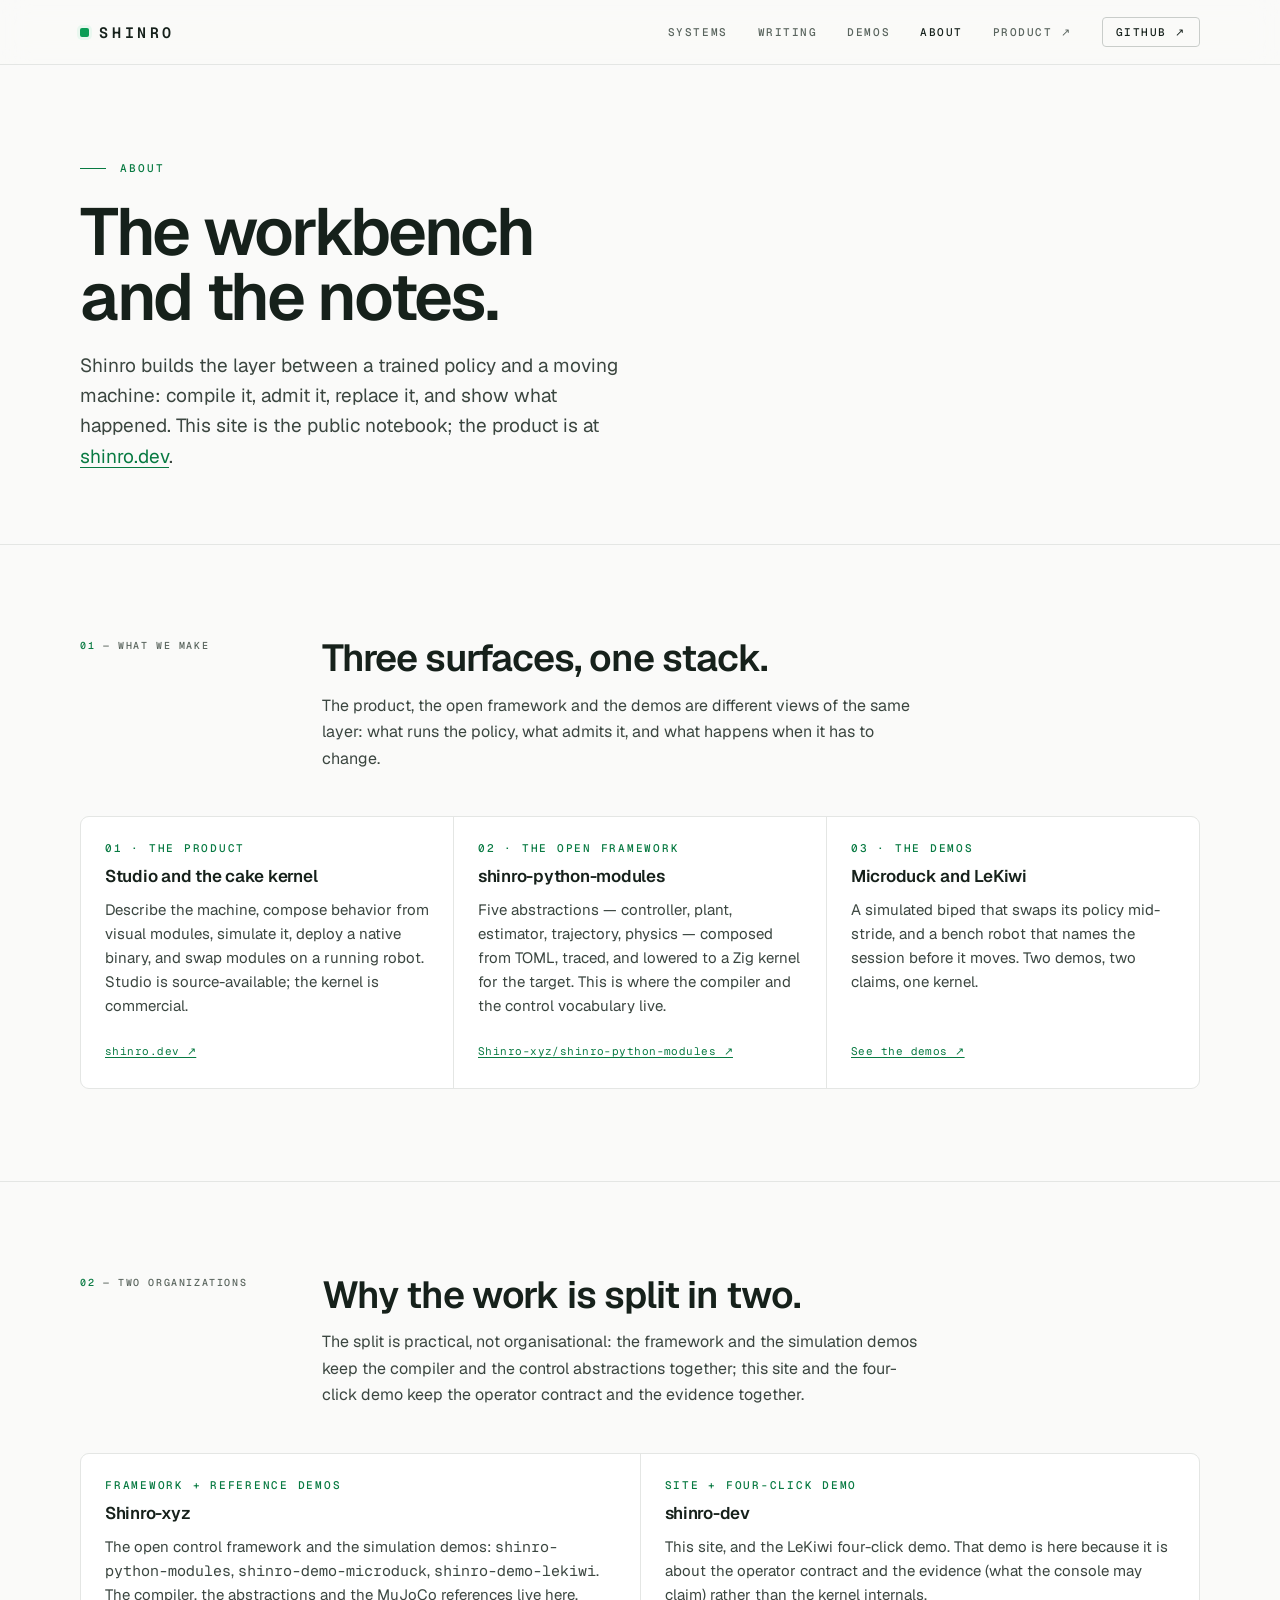
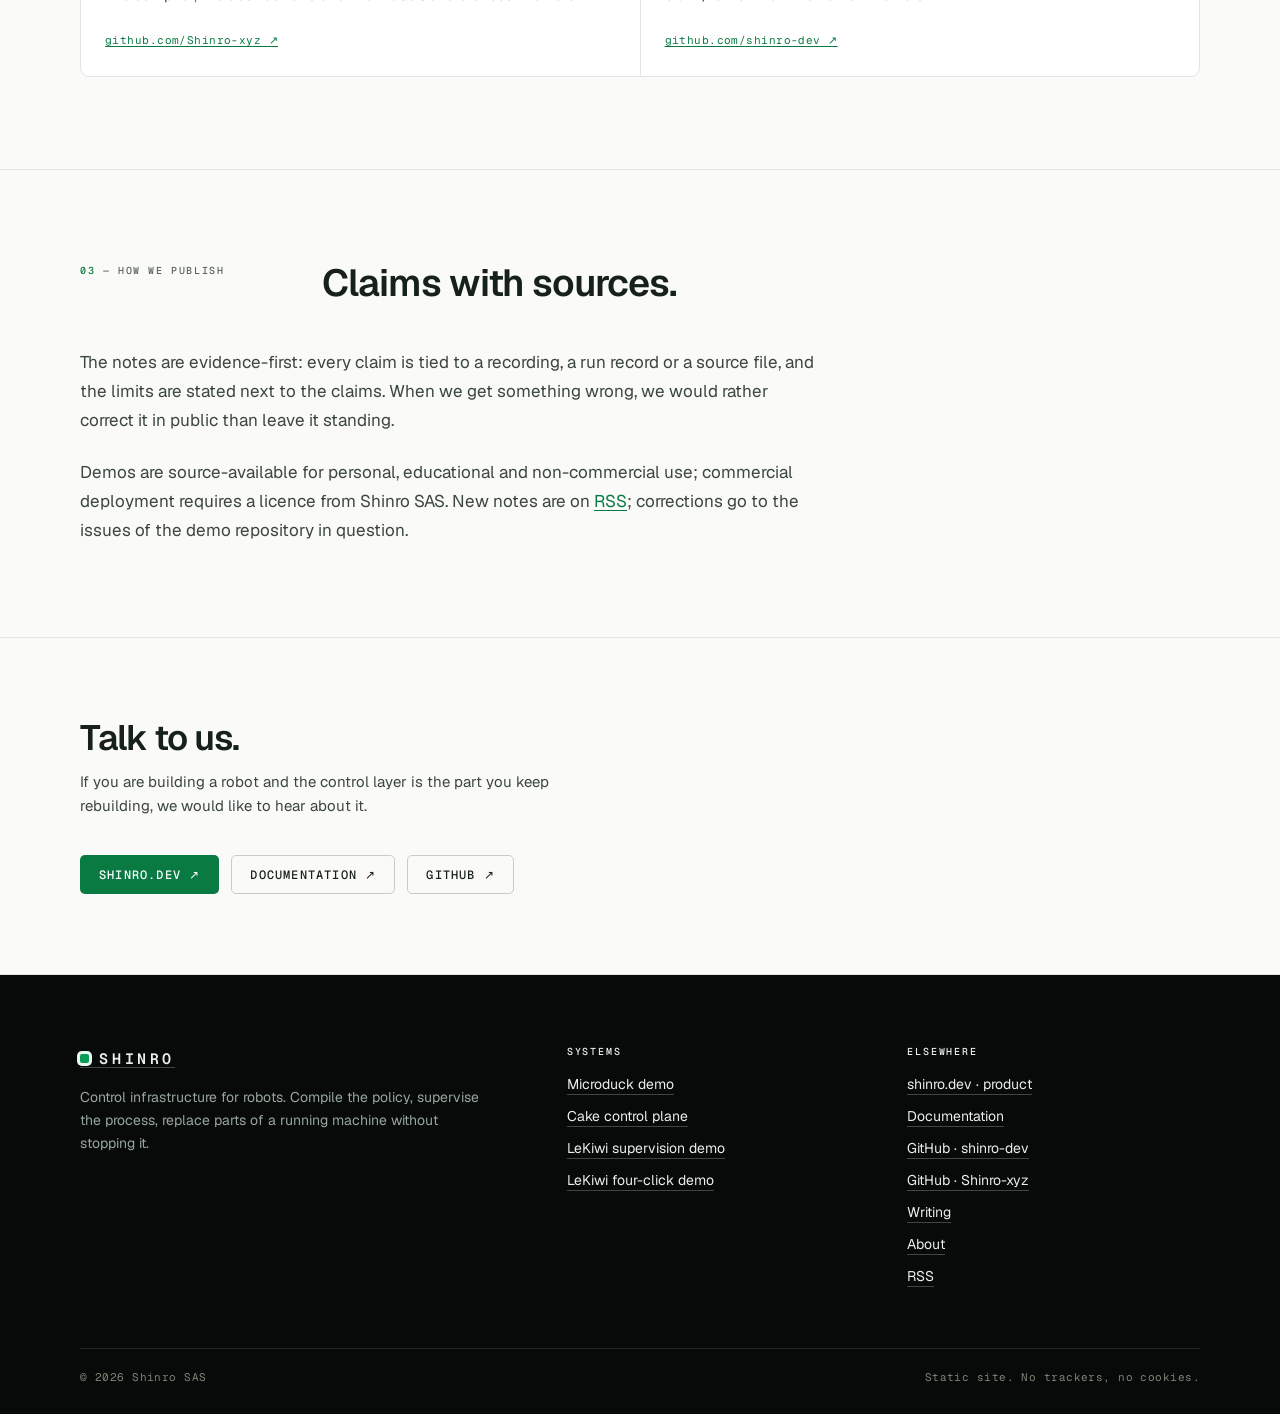
==== commit c21ee8a6: "writing: tighten punctuation, no em-dash strip Remove sixteen em-dashes that were doing no grammatic" ====
--- a/about/index.html
+++ b/about/index.html
@@ -154,8 +154,8 @@
           <h3>shinro-dev</h3>
           <p>
             This site, and the LeKiwi four-click demo. That demo is here because it
-            is about the operator contract and the evidence — what the console may
-            claim — rather than the kernel internals.
+            is about the operator contract and the evidence (what the console may
+            claim) rather than the kernel internals.
           </p>
           <span class="tag"><a href="https://github.com/shinro-dev">github.com/shinro-dev ↗</a></span>
         </article>
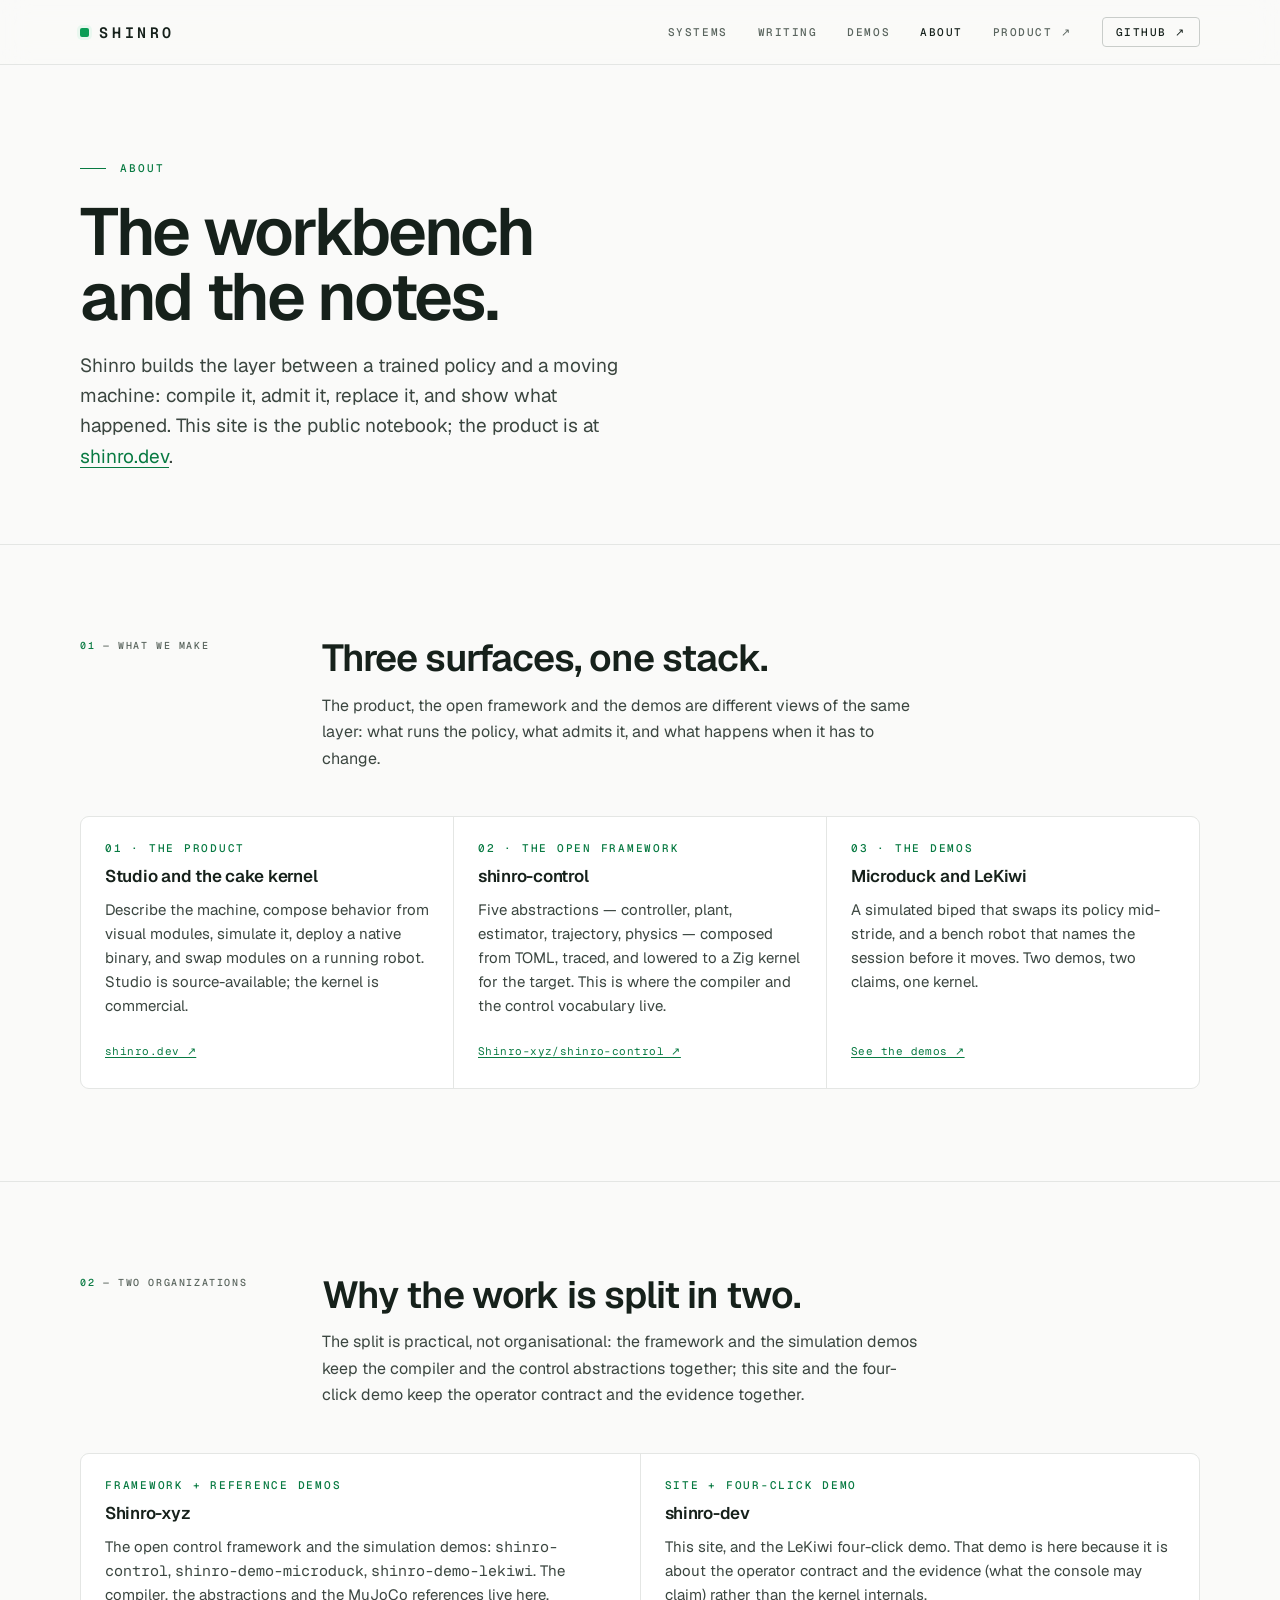
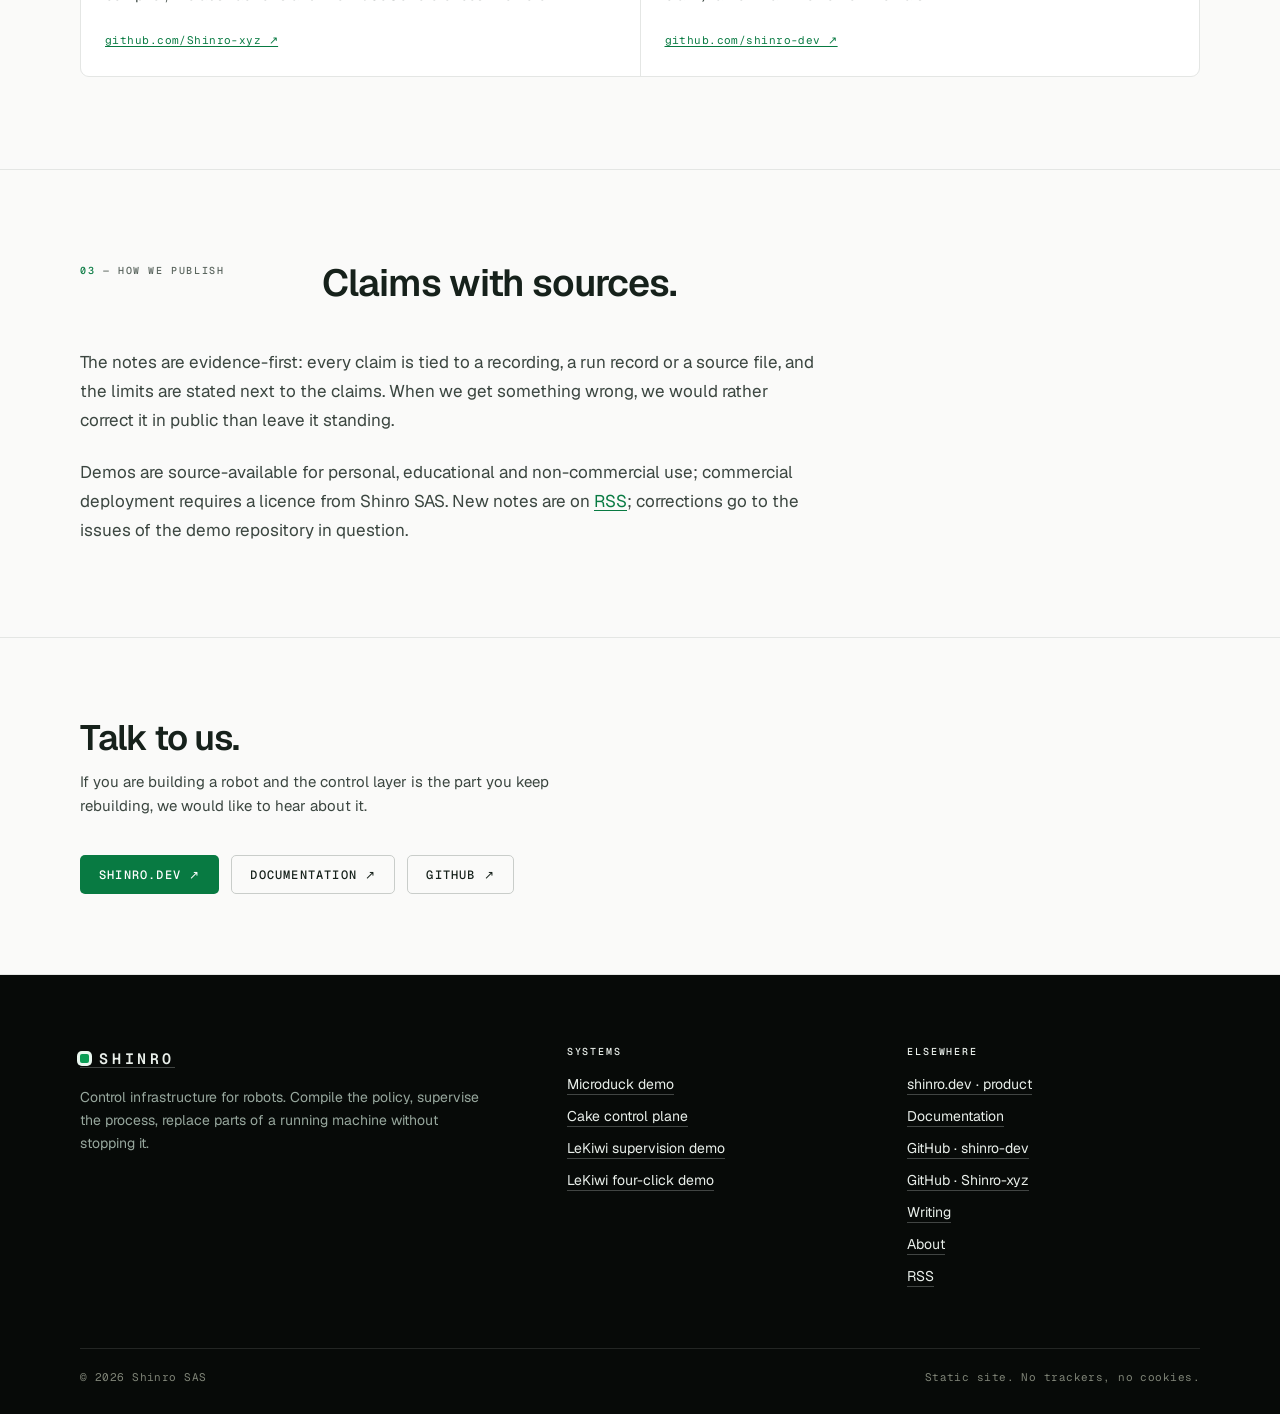
==== commit a4184953: "(chore): update the framework reference on the about page shinro-python-modules -> shinro-control in" ====
--- a/about/index.html
+++ b/about/index.html
@@ -42,6 +42,7 @@
 <body>
 <a class="skip" href="#main">Skip to content</a>
 
+<!-- chrome:header:start -->
 <header class="site-header">
   <div class="wrap">
     <a class="brand" href="/">Shinro</a>
@@ -49,12 +50,13 @@
       <a href="/#stack" class="hide-sm">Systems</a>
       <a href="/writing/">Writing</a>
       <a href="/#demos" class="hide-sm">Demos</a>
-      <a href="/about/" class="hide-sm" aria-current="page">About</a>
-      <a href="https://shinro.dev">Product ↗</a>
+      <a href="/about/" aria-current="page" class="hide-sm">About</a>
+      <a href="https://shinro.dev" class="hide-sm">Product ↗</a>
       <a class="nav-cta" href="https://github.com/Shinro-xyz">GitHub ↗</a>
     </nav>
   </div>
 </header>
+<!-- chrome:header:end -->
 
 <main id="main">
 
@@ -98,13 +100,13 @@
 
         <article class="card">
           <span class="idx">02 · THE OPEN FRAMEWORK</span>
-          <h3>shinro-python-modules</h3>
+          <h3>shinro-control</h3>
           <p>
             Five abstractions — controller, plant, estimator, trajectory, physics —
             composed from TOML, traced, and lowered to a Zig kernel for the target.
             This is where the compiler and the control vocabulary live.
           </p>
-          <span class="tag"><a href="https://github.com/Shinro-xyz/shinro-python-modules">Shinro-xyz/shinro-python-modules ↗</a></span>
+          <span class="tag"><a href="https://github.com/Shinro-xyz/shinro-control">Shinro-xyz/shinro-control ↗</a></span>
         </article>
 
         <article class="card">
@@ -142,7 +144,7 @@
           <h3>Shinro-xyz</h3>
           <p>
             The open control framework and the simulation demos:
-            <code>shinro-python-modules</code>, <code>shinro-demo-microduck</code>,
+            <code>shinro-control</code>, <code>shinro-demo-microduck</code>,
             <code>shinro-demo-lekiwi</code>. The compiler, the abstractions and the
             MuJoCo references live here.
           </p>
@@ -208,6 +210,7 @@
 
 </main>
 
+<!-- chrome:footer:start -->
 <footer class="site-footer">
   <div class="wrap">
     <div class="footer-grid">
@@ -246,7 +249,10 @@
     </div>
   </div>
 </footer>
-
+<!-- chrome:footer:end -->
+
+<!-- chrome:tail:start -->
 <script src="/assets/js/site.js" defer></script>
 </body>
 </html>
+<!-- chrome:tail:end -->
--- a/assets/css/site.css
+++ b/assets/css/site.css
@@ -358,6 +358,56 @@
   text-underline-offset: 2px;
 }
 
+/* "try it" panel: the hands-on path, kept near the top of a demo post */
+.try {
+  display: flex;
+  flex-wrap: wrap;
+  align-items: center;
+  justify-content: space-between;
+  gap: 20px 34px;
+  margin: 0 0 clamp(1.8rem, 3vw, 2.8rem);
+  padding: clamp(18px, 2.6vw, 26px);
+  border: 1px solid var(--line-strong);
+  border-left: 3px solid var(--accent-bright);
+  border-radius: 0 8px 8px 0;
+  background: var(--accent-soft);
+}
+
+.try .try-text {
+  min-width: 0;
+  max-width: 58ch;
+}
+
+.try .try-k {
+  margin: 0;
+  color: var(--accent);
+  font: 500 0.625rem/1.3 var(--mono);
+  letter-spacing: 0.18em;
+  text-transform: uppercase;
+}
+
+.try .try-title {
+  margin: 0.45rem 0 0;
+  color: var(--ink);
+  font-size: clamp(1.0625rem, 2vw, 1.25rem);
+  line-height: 1.35;
+  letter-spacing: -0.01em;
+}
+
+.try .try-body {
+  margin: 0.5rem 0 0;
+  color: var(--body);
+  font-size: 0.9375rem;
+  line-height: 1.6;
+}
+
+.try .try-actions {
+  display: flex;
+  flex-wrap: wrap;
+  gap: 10px;
+  margin: 0;
+}
+
 .btn {
   display: inline-flex;
   align-items: center;
